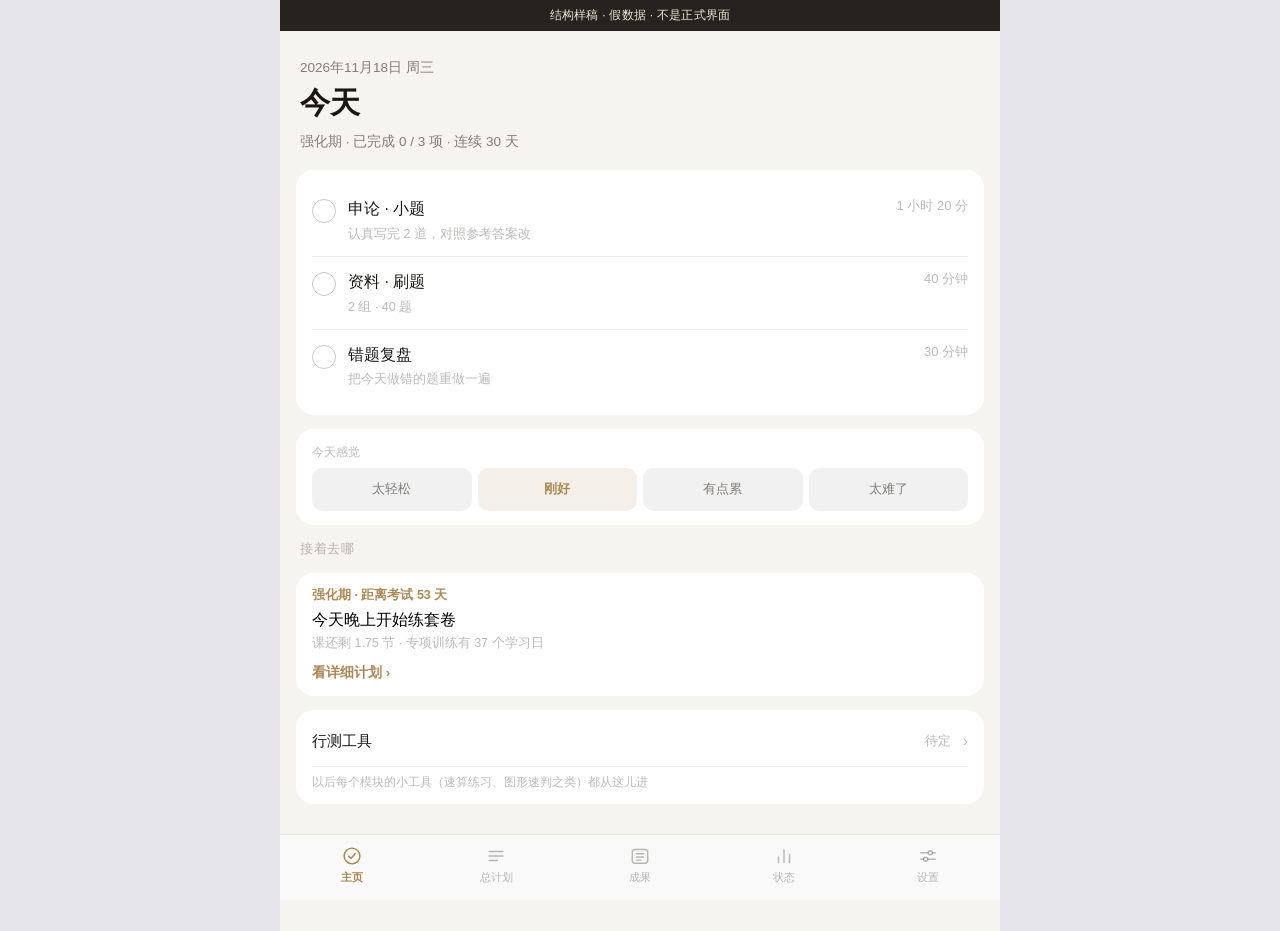
==== ui-preview.html @ 7408736b "加一份独立的结构样稿（ui-preview.html）：五 tab 导航 + 二级页 + 主页概览卡片，不碰正式版" ====
<!DOCTYPE html>
<html lang="zh-CN">
<head>
<meta charset="utf-8">
<meta name="viewport" content="width=device-width, initial-scale=1, viewport-fit=cover">
<title>结构样稿 · 备考节奏</title>
<!--
  这是一份**结构样稿**，不是正式界面。
  目的：先把导航分层和页面主次定下来，再动正式版。
  数据全是假的，改这里不会影响正式版（index.html）。
-->
<style>
:root {
  --bg: #f6f4f1; --card: #fff;
  --ink: #1a1815;
  --ink-2: rgba(58,53,46,.62);
  --ink-3: rgba(58,53,46,.34);
  --line: rgba(58,53,46,.10);
  --primary: #ab8752; --primary-s: rgba(171,135,82,.13);
  --done: #ab8752; --half: #cf9a3e;
  --radius: 18px; --radius-s: 12px;
  --spring: cubic-bezier(.34,1.4,.64,1);
}
* { box-sizing: border-box; -webkit-tap-highlight-color: transparent; }
html, body {
  margin: 0; background: #e5e5ea; color: var(--ink);
  font-family: -apple-system, BlinkMacSystemFont, "SF Pro Text", "PingFang SC",
               "Hiragino Sans GB", "Microsoft YaHei", "Segoe UI", Roboto, sans-serif;
  font-size: 17px; line-height: 1.6; -webkit-font-smoothing: antialiased;
}
#app {
  max-width: 480px; margin: 0 auto; min-height: 100vh;
  background: var(--bg); position: relative; padding-bottom: 92px;
}
.draft-bar {
  max-width: 480px; margin: 0 auto; background: #26231f; color: #f0e6d6;
  font-size: 12px; padding: 6px 16px; text-align: center; letter-spacing: .02em;
}

/* ---------- 通用 ---------- */
.top { padding: 22px 20px 4px; }
.top h1 { margin: 0; font-size: 30px; font-weight: 650; letter-spacing: -.5px; }
.top .sub { margin-top: 4px; font-size: 13.5px; color: var(--ink-2); }
.section { padding: 0 16px; margin-top: 14px; }
.card { background: var(--card); border-radius: var(--radius); padding: 14px 16px; }
.section-title {
  margin: 0 0 8px 4px; font-size: 12.5px; color: var(--ink-3); letter-spacing: .04em;
}
.row { display: flex; align-items: center; }
.between { justify-content: space-between; }
.muted { color: var(--ink-3); }
.tiny { font-size: 12px; }
.footnote { margin: 8px 4px 0; font-size: 11.5px; color: var(--ink-3); line-height: 1.6; }

/* ---------- 可点进去的条目 ---------- */
.nav-row {
  display: flex; align-items: center; gap: 12px; width: 100%;
  padding: 13px 0; border: 0; background: none; font: inherit;
  text-align: left; color: var(--ink); cursor: pointer;
  border-bottom: 1px solid var(--line);
}
.nav-row:last-child { border-bottom: 0; }
.nav-row .nt { flex: 1; min-width: 0; font-size: 15px; }
.nav-row .nv { font-size: 13px; color: var(--ink-3); }
.nav-row .na { font-size: 15px; color: var(--ink-3); }
.nav-row:active { background: #faf8f5; }

/* ---------- 主页任务 ---------- */
.task { display: flex; align-items: flex-start; gap: 12px; padding: 12px 0; border-bottom: 1px solid var(--line); }
.task:last-child { border-bottom: 0; }
.tick { flex: 0 0 auto; width: 24px; height: 24px; border-radius: 50%; border: 1.5px solid rgba(60,60,67,.28); margin-top: 3px; }
.tick.done { background: var(--done); border-color: var(--done); }
.tick.half { background: linear-gradient(to right, var(--half) 0 50%, transparent 50% 100%); border-color: var(--half); }
.tname { font-size: 16px; }
.tmeta { font-size: 12.5px; color: var(--ink-3); margin-top: 2px; }
.tmin { margin-left: auto; font-size: 13px; color: var(--ink-3); }

.moods { display: flex; gap: 6px; margin-top: 4px; }
.mood {
  flex: 1; padding: 11px 4px; border: 0; border-radius: 11px;
  background: rgba(120,120,128,.10); font: inherit; font-size: 13px;
  color: var(--ink-2); cursor: pointer;
}
.mood.on { background: var(--primary-s); color: var(--primary); font-weight: 600; }

/* ---------- 概览卡片 ---------- */
.overview { display: block; width: 100%; text-align: left; border: 0; cursor: pointer; }
.overview .ol1 { font-size: 12.5px; color: var(--primary); font-weight: 600; }
.overview .ol2 { font-size: 16px; margin-top: 6px; }
.overview .ol3 { font-size: 12.5px; color: var(--ink-3); margin-top: 4px; }
.overview .ol4 { margin-top: 12px; font-size: 13.5px; color: var(--primary); font-weight: 600; }

/* ---------- 数字 ---------- */
.metrics { display: flex; background: var(--card); border-radius: var(--radius); padding: 16px 8px; }
.metric { flex: 1; text-align: center; }
.metric .v { font-size: 26px; font-weight: 650; letter-spacing: -.5px; }
.metric .k { font-size: 12px; color: var(--ink-3); margin-top: 2px; }

/* ---------- 热力图 ---------- */
.heatmap { display: flex; gap: 3px; overflow-x: auto; padding: 2px 0 4px; }
.hm-col { display: flex; flex-direction: column; gap: 3px; }
.hm-cell { width: 11px; height: 11px; border-radius: 3px; background: #efeae1; }
.hm-cell.lv1 { background: #e6d5b4; }
.hm-cell.lv2 { background: #c8a874; }
.hm-cell.lv3 { background: #ab8752; }
.hm-cell.lv4 { background: #8b6b3d; }

/* ---------- 阶段 ---------- */
.stage { display: flex; gap: 12px; padding: 11px 0; border-bottom: 1px solid var(--line); }
.stage:last-child { border-bottom: 0; }
.stage .sn { flex: 0 0 22px; height: 22px; border-radius: 50%; display: flex; align-items: center; justify-content: center;
  background: rgba(120,120,128,.10); color: var(--ink-2); font-size: 12px; font-weight: 600; }
.stage.cur .sn { background: var(--primary); color: #fff; }
.stage .st { font-size: 15px; }
.stage .sd { font-size: 12px; color: var(--ink-3); margin-top: 2px; }

/* ---------- 档位 ---------- */
.lv-row { display: flex; align-items: baseline; gap: 10px; padding: 9px 0; border-bottom: 1px solid var(--line); }
.lv-row:last-child { border-bottom: 0; }
.lv-n { flex: 0 0 58px; font-size: 13.5px; }
.lv-b { flex: 0 0 auto; font-size: 11.5px; padding: 2px 8px; border-radius: 20px; background: rgba(120,120,128,.10); color: var(--ink-2); }
.lv-b.lv2 { background: var(--primary-s); color: var(--primary); }
.lv-b.lv3 { background: var(--primary); color: #fff; }
.lv-b.lv4 { background: var(--done); color: #fff; }
.lv-s { flex: 1; min-width: 0; font-size: 12px; color: var(--ink-3); }

/* ---------- 底部导航 ---------- */
.tabbar {
  position: fixed; bottom: 0; left: 50%; transform: translateX(-50%);
  width: 100%; max-width: 480px; display: flex;
  background: rgba(249,249,249,.94); border-top: 1px solid var(--line);
  padding: 6px 0 10px;
}
.tab {
  flex: 1; border: 0; background: none; font: inherit; cursor: pointer;
  display: flex; flex-direction: column; align-items: center; gap: 2px;
  font-size: 10.5px; color: var(--ink-3); padding: 4px 0;
}
.tab.on { color: var(--primary); font-weight: 600; }
.tab svg { width: 22px; height: 22px; }

/* ---------- 二级页 ---------- */
.subpage { position: fixed; inset: 0; z-index: 40; background: var(--bg); overflow-y: auto; }
.subpage-inner { max-width: 480px; margin: 0 auto; padding-bottom: 40px; min-height: 100vh; background: var(--bg); }
.subhead {
  position: sticky; top: 0; z-index: 2; background: var(--bg);
  display: flex; align-items: center; gap: 8px; padding: 12px 12px 8px;
  border-bottom: 1px solid var(--line);
}
.back {
  border: 0; background: none; font: inherit; font-size: 15px; color: var(--primary);
  cursor: pointer; padding: 6px 8px; border-radius: 10px;
}
.subhead .sh-t { font-size: 16px; font-weight: 600; }
.subpage .top { padding-top: 12px; }

.seg { display: flex; background: rgba(120,120,128,.10); border-radius: 11px; padding: 3px; }
.seg button { flex: 1; border: 0; background: none; font: inherit; font-size: 13px; padding: 7px 0; border-radius: 9px; color: var(--ink-2); cursor: pointer; }
.seg button.on { background: #fff; color: var(--ink); font-weight: 600; }

.list-item { display: flex; align-items: center; gap: 10px; padding: 9px 0; border-bottom: 1px solid var(--line); font-size: 13.5px; }
.list-item:last-child { border-bottom: 0; }
.list-item .li-t { flex: 1; }
.list-item .li-v { color: var(--ink-3); font-size: 12.5px; }

.danger-note {
  margin-top: 10px; background: rgba(181,87,74,.08); color: #b5574a;
  border-radius: var(--radius-s); padding: 10px 12px; font-size: 12px; line-height: 1.6;
}
.btn { border: 0; font: inherit; border-radius: 12px; padding: 11px 16px; cursor: pointer; font-size: 14.5px; font-weight: 600; background: rgba(120,120,128,.12); color: var(--ink); }
.btn.primary { background: var(--primary); color: #fff; }
.btn.block { display: block; width: 100%; }
.btn.ghost { background: transparent; color: var(--primary); }

@media (min-width: 820px) {
  /* 平板竖屏：宽一点，但仍单栏 */
  #app, .tabbar, .subpage-inner, .draft-bar { max-width: 720px; }
}
</style>
</head>
<body>
<div class="draft-bar">结构样稿 · 假数据 · 不是正式界面</div>
<div id="app"></div>
<div id="sub"></div>
<script>
'use strict';

var ICON = {
  home: '<circle cx="12" cy="12" r="8.6"/><path d="M8.4 12.2l2.5 2.5 4.7-5.4"/>',
  plan: '<path d="M4.5 7h15M4.5 12h15M4.5 17h9"/>',
  results: '<rect x="3.6" y="5" width="16.8" height="15" rx="3"/><path d="M8 9.5h8M8 13h8M8 16.5h5"/>',
  status: '<path d="M6 19v-6M12 19V5.5M18 19v-9"/>',
  settings: '<path d="M4 8.5h8M17 8.5h3M4 15.5h3M12 15.5h8"/><circle cx="14.5" cy="8.5" r="2.2"/><circle cx="9.5" cy="15.5" r="2.2"/>'
};
var TABS = [
  { id: 'home', label: '主页' },
  { id: 'plan', label: '总计划' },
  { id: 'results', label: '成果' },
  { id: 'status', label: '状态' },
  { id: 'settings', label: '设置' }
];

var state = { tab: 'home', page: null };
var app = document.getElementById('app');
var sub = document.getElementById('sub');

function tabbar() {
  return '<div class="tabbar">' + TABS.map(function (t) {
    return '<button class="tab ' + (t.id === state.tab && !state.page ? 'on' : '') + '" data-go="' + t.id + '">' +
      '<svg viewBox="0 0 24 24" fill="none" stroke="currentColor" stroke-width="1.6" stroke-linecap="round" stroke-linejoin="round">' +
      ICON[t.id] + '</svg>' + t.label + '</button>';
  }).join('') + '</div>';
}
function card(inner) { return '<div class="section"><div class="card">' + inner + '</div></div>'; }
function secTitle(t) { return '<div class="section"><div class="section-title">' + t + '</div></div>'; }
function navRow(t, v, go) {
  return '<button class="nav-row" data-page="' + go + '"><span class="nt">' + t + '</span>' +
    (v ? '<span class="nv">' + v + '</span>' : '') + '<span class="na">›</span></button>';
}

/* ---------------- 主页 ---------------- */
function renderHome() {
  return '<div class="top"><div class="sub">2026年11月18日 周三</div><h1>今天</h1>' +
      '<div class="sub">强化期 · 已完成 0 / 3 项 · 连续 30 天</div></div>' +

    card(
      '<div class="task"><span class="tick"></span><div><div class="tname">申论 · 小题</div>' +
        '<div class="tmeta">认真写完 2 道，对照参考答案改</div></div><span class="tmin">1 小时 20 分</span></div>' +
      '<div class="task"><span class="tick"></span><div><div class="tname">资料 · 刷题</div>' +
        '<div class="tmeta">2 组 · 40 题</div></div><span class="tmin">40 分钟</span></div>' +
      '<div class="task"><span class="tick"></span><div><div class="tname">错题复盘</div>' +
        '<div class="tmeta">把今天做错的题重做一遍</div></div><span class="tmin">30 分钟</span></div>'
    ) +

    '<div class="section"><div class="card"><div class="tiny muted" style="margin-bottom:6px">今天感觉</div>' +
      '<div class="moods">' +
        '<button class="mood" data-mood>太轻松</button><button class="mood on" data-mood>刚好</button>' +
        '<button class="mood" data-mood>有点累</button><button class="mood" data-mood>太难了</button>' +
      '</div></div></div>' +

    secTitle('接着去哪') +
    '<div class="section"><button class="card overview" data-go="plan">' +
      '<div class="ol1">强化期 · 距离考试 53 天</div>' +
      '<div class="ol2">今天晚上开始练套卷</div>' +
      '<div class="ol3">课还剩 1.75 节 · 专项训练有 37 个学习日</div>' +
      '<div class="ol4">看详细计划 ›</div>' +
    '</button></div>' +

    '<div class="section"><div class="card" style="padding:6px 16px">' +
      navRow('行测工具', '待定', 'tools') +
      '<div class="list-item" style="border:0;padding:6px 0"><span class="li-t tiny muted">' +
        '以后每个模块的小工具（速算练习、图形速判之类）都从这儿进</span></div>' +
    '</div></div>';
}

/* ---------------- 总计划 ---------------- */
function renderPlan() {
  return '<div class="top"><h1>总计划</h1><div class="sub">距离 2027年1月19日 还有 53 个学习日</div></div>' +

    card(
      '<div class="stage"><span class="sn">1</span><div><div class="st">基础期</div>' +
        '<div class="sd">11月19日 – 11月21日 · 3 个学习日</div></div></div>' +
      '<div class="stage cur"><span class="sn">2</span><div><div class="st">强化期 · 进行中</div>' +
        '<div class="sd">11月22日 – 1月3日 · 37 个学习日</div></div></div>' +
      '<div class="stage"><span class="sn">3</span><div><div class="st">冲刺期</div>' +
        '<div class="sd">1月4日 – 1月19日 · 14 个学习日</div></div></div>'
    ) +

    card('<div class="tiny" style="color:var(--ink-2)">按现在的进度：<b>11月21日</b> 听完所有课，' +
      '<b>1月4日</b> 开始刷套卷，之后有 <b>13</b> 个学习日做套卷。</div>' +
      '<div class="tiny muted" style="margin-top:6px">学得快就提前，学得慢就往后推</div>') +

    secTitle('点进去看') +
    '<div class="section"><div class="card" style="padding:6px 16px">' +
      navRow('日程安排', '本周', 'plan-days') +
      navRow('听课进度', '27.3 / 29 节', 'plan-course') +
      navRow('课时建议', '排得下', 'plan-lesson') +
      navRow('计划设置', '考试日期、你的基础…', 'plan-settings') +
    '</div></div>';
}

function pagePlanDays() {
  var h = '';
  var days = [['周四 11/19', '2 小时 45 分', '申论 · 言语 · 定义类比 · 复盘'],
              ['周五 11/20', '2 小时 52 分', '申论 · 言语 · 资料 · 复盘'],
              ['周六 11/21', '7 小时 1 分', '申论 · 资料 · 言语 · 逻辑 · 图形 · 定义类比 · 复盘'],
              ['周日 11/22', '7 小时 13 分', '申论 · 逻辑 · 图形 · 定义类比 · 政治 · 复盘'],
              ['周一 11/23', '休息', ''],
              ['周二 11/24', '2 小时 30 分', '申论 · 数量 · 资料 · 复盘']];
  days.forEach(function (d) {
    h += '<div class="list-item"><span class="li-t">' + d[0] + '</span><span class="li-v">' + d[1] + '</span></div>' +
      (d[2] ? '<div class="tiny muted" style="padding:0 0 8px">' + d[2] + '</div>' : '');
  });
  return '<div class="top"><h1>日程安排</h1><div class="sub">本周 / 两周 / 30 天</div></div>' +
    '<div class="section"><div class="seg"><button class="on">本周</button><button>两周</button><button>30 天</button></div></div>' +
    card(h) +
    '<div class="section"><button class="btn block ghost">批量排几周</button></div>';
}

function pagePlanCourse() {
  var mods = [['资料', '0 节'], ['言语', '0.75 节'], ['判推逻辑', '0 节'], ['判推图形', '0 节'],
              ['定义类比', '0 节'], ['政治理论', '0 节'], ['数量', '0 节'], ['常识', '0 节'], ['申论', '0 节']];
  var h = '<div class="list-item"><span class="li-t">共 29 节 · 已听 27.25 节</span><span class="li-v">还剩 1.75 节</span></div>';
  mods.forEach(function (m) {
    h += '<div class="list-item"><span class="li-t">' + m[0] + '</span><span class="li-v">剩 ' + m[1] + '</span>' +
      '<button class="btn ghost" style="padding:4px 8px;font-size:12.5px">补记</button></div>';
  });
  return '<div class="top"><h1>听课进度</h1></div>' + card(h);
}

function pagePlanLesson() {
  return '<div class="top"><h1>课时建议</h1></div>' +
    card('<div style="font-size:14px">课时量排得下</div>' +
      '<div class="tiny muted" style="margin-top:4px">听课 43 小时，专项训练有 37 个学习日</div>') +
    card('<div style="font-size:14px;color:var(--primary)">如果时间不够，先砍课</div>' +
      '<div class="tiny muted" style="margin-top:4px">刷题是提分主力，课是输入。' +
      '把每科课节数砍掉约 30%，专项训练能从 5 天变成 12 天。</div>' +
      '<button class="btn primary block" style="margin-top:12px">帮我砍</button>');
}

function pagePlanSettings() {
  return '<div class="top"><h1>计划设置</h1></div>' +
    secTitle('考试与时间') +
    card('<div class="list-item"><span class="li-t">考试日期</span><span class="li-v">2027-01-19</span></div>' +
      '<div class="list-item"><span class="li-t">工作日每天可用</span><span class="li-v">2–4 小时</span></div>' +
      '<div class="list-item"><span class="li-t">周末每天可用</span><span class="li-v">6–8 小时</span></div>' +
      '<div class="list-item"><span class="li-t">每周休息日</span><span class="li-v">周三、周日</span></div>') +

    secTitle('你的基础') +
    card('<div class="list-item"><span class="li-t">完全零基础</span><span class="li-v">没系统学过，要从头看课</span></div>' +
      '<div class="list-item"><span class="li-t">看过一轮课</span><span class="li-v">课听过了，题没怎么做</span></div>' +
      '<div class="list-item"><span class="li-t">刷过题</span><span class="li-v">有一定题量，想系统提分</span></div>' +
      '<div class="list-item"><span class="li-t">考过，想补弱项</span><span class="li-v">有考试经验，知道短板在哪</span></div>' +
      '<div class="danger-note">改这一项等于重新做一遍问卷：<b>所有打卡记录、成绩、学习档案都会清空</b>，' +
      '计划从今天重新排。<br>只有刚上手填错了才需要动它。</div>' +
      '<button class="btn primary block" style="margin-top:12px">改基础，重新开始</button>');
}

/* ---------------- 成果 ---------------- */
function renderResults() {
  return '<div class="top"><h1>成果</h1><div class="sub">你已经坚持了 48 天，从 9月19日 开始</div></div>' +

    '<div class="section"><div class="metrics">' +
      '<div class="metric"><div class="v">972</div><div class="k">累计做题</div></div>' +
      '<div class="metric"><div class="v">27.8</div><div class="k">听课节数</div></div>' +
      '<div class="metric"><div class="v">111</div><div class="k">学习小时</div></div>' +
    '</div>' +
    '<div class="footnote">现在连续 30 天。听课大约 46 小时。</div></div>' +

    secTitle('最近三个月') +
    card('<div class="heatmap">' + heatCells(120) + '</div>' +
      '<div class="tiny muted" style="margin-top:6px">每一格是一天，颜色越深学的越久。' +
      '浅色的日子是休息或没学——都是正常的。</div>') +

    secTitle('点进去看') +
    '<div class="section"><div class="card" style="padding:6px 16px">' +
      navRow('按天记录', '往前翻日历', 'results-days') +
      navRow('打卡记录', '连续 30 天', 'results-streak') +
    '</div></div>';
}

function heatCells(n) {
  var seed = 7;
  function rnd() { seed = (seed * 1103515245 + 12345) & 0x7fffffff; return seed / 0x7fffffff; }
  var cols = '';
  for (var c = 0; c < Math.ceil(n / 7); c++) {
    var cells = '';
    for (var w = 0; w < 7; w++) {
      var r = rnd();
      var lv = r < .18 ? 0 : r < .38 ? 1 : r < .6 ? 2 : r < .82 ? 3 : 4;
      cells += '<span class="hm-cell' + (lv ? ' lv' + lv : '') + '"></span>';
    }
    cols += '<span class="hm-col">' + cells + '</span>';
  }
  return cols;
}

function pageResultsDays() {
  var h = '<div class="list-item"><span class="li-t">11月1日 周日</span><span class="li-v">5.2 小时</span></div>' +
    '<div class="list-item"><span class="li-t">11月2日 周一</span><span class="li-v">2.1 小时</span></div>' +
    '<div class="list-item"><span class="li-t">11月3日 周二</span><span class="li-v">2.7 小时</span></div>' +
    '<div class="list-item"><span class="li-t">11月4日 周三</span><span class="li-v">休息</span></div>';
  return '<div class="top"><h1>按天记录</h1><div class="sub">2026 年 11 月</div></div>' +
    kindSeg() + card(h) +
    secTitle('点某天') +
    card('<div class="tiny muted">11月1日 周日　学了 5 小时 14 分</div>' +
      '<div class="list-item"><span class="li-t">✓ 申论 · 小题</span><span class="li-v">1 小时 20 分</span></div>' +
      '<div class="list-item"><span class="li-t">✓ 数量 · 听课</span><span class="li-v">1 小时 40 分</span></div>' +
      '<div class="list-item"><span class="li-t">◐ 言语 · 刷题</span><span class="li-v">27 分钟</span></div>' +
      '<div class="list-item"><span class="li-t">○ 错题复盘</span><span class="li-v">1 小时</span></div>');
}
function pageResultsStreak() {
  return '<div class="top"><h1>打卡记录</h1></div>' +
    '<div class="section"><div class="metrics">' +
      '<div class="metric"><div class="v">30</div><div class="k">现在连续</div></div>' +
      '<div class="metric"><div class="v">48</div><div class="k">累计学习天数</div></div>' +
      '<div class="metric"><div class="v">55</div><div class="k">最长连续</div></div>' +
    '</div><div class="footnote">休息日不算断。断过也没关系，接着走就行。</div></div>';
}
function kindSeg() {
  return '<div class="section"><div class="seg"><button>周</button><button class="on">月</button><button>年</button></div></div>';
}

/* ---------------- 状态 ---------------- */
function renderStatus() {
  var rows = [
    ['资料', '专项强化', 2, '还差 12 个点到 85%'],
    ['言语', '限时提速', 3, '已经到目标，可以开始压时间了'],
    ['判推逻辑', '保持手感', 4, '连续两次稳在目标以上'],
    ['判推图形', '专项强化', 2, '还没录过正确率，先按练的量走'],
    ['定义类比', '认识题型', 1, '先把题型认全、别急着掐表'],
    ['政治理论', '认识题型', 1, '离目标还有 25 个点'],
    ['数量', '认识题型', 1, '这科没设目标，按练的量走']
  ];
  var h = rows.map(function (r) {
    return '<div class="lv-row"><span class="lv-n">' + r[0] + '</span>' +
      '<span class="lv-b lv' + r[2] + '">' + r[1] + '</span>' +
      '<span class="lv-s">' + r[3] + '</span></div>';
  }).join('');

  return '<div class="top"><h1>状态</h1><div class="sub">这些数字用来把计划调得越来越贴合你</div></div>' +
    secTitle('各科在哪一档') +
    card(h) +
    '<div class="footnote">只是告诉你现在在哪一档、下一步干什么，不是关卡。</div>' +

    secTitle('点进去看') +
    '<div class="section"><div class="card" style="padding:6px 16px">' +
      navRow('按成绩给的调整建议', '2 条', 'status-advice') +
      navRow('做题速度', '已记录 5 科', 'status-speed') +
      navRow('成绩记录', '记了 2 次', 'status-scores') +
    '</div></div>';
}

function pageStatusAdvice() {
  return '<div class="top"><h1>调整建议</h1><div class="sub">按你录的成绩算的，一次最多说三条</div></div>' +
    card('<div style="font-size:13.5px;line-height:1.6">资料最近一次 60%，目标 85%。差得有点多，要不要给它多排点题？</div>' +
      '<button class="btn primary block" style="margin-top:10px">多排点</button>') +
    card('<div style="font-size:13.5px;line-height:1.6">言语连着三次都在 66% 附近没动。' +
      '这多半不是练得少，是方法没对上——回去把这部分的课重听一遍，比再刷一百题管用。</div>' +
      '<div class="tiny muted" style="margin-top:8px">记着这一条就行</div>') +
    '<div class="footnote">方法问题不给一键按钮——加量解决不了方法问题。</div>';
}

function pageStatusSpeed() {
  var rows = [['资料', '17 次', '2.1 分'], ['言语', '17 次', '1.6 分'], ['判推逻辑', '20 次', '1.7 分'],
              ['判推图形', '13 次', '2.0 分'], ['政治理论', '7 次', '0.8 分']];
  var h = rows.map(function (r) {
    return '<div class="list-item"><span class="li-t">' + r[0] + '</span>' +
      '<span class="li-v">记 ' + r[1] + '　你做一题 ' + r[2] + '</span></div>';
  }).join('');
  return '<div class="top"><h1>做题速度</h1><div class="sub">打卡时顺手填一下实际用时，攒够 5 次就能用你自己的速度排题</div></div>' + card(h);
}

function pageStatusScores() {
  return '<div class="top"><h1>成绩记录</h1></div>' +
    card('<div class="list-item"><span class="li-t">11月18日 · 模考</span></div>' +
      '<div class="tiny muted" style="padding-bottom:6px">资料 60%</div>' +
      '<div class="list-item"><span class="li-t">11月18日 · 模块刷题</span></div>' +
      '<div class="tiny muted">言语 50%</div>') +
    '<div class="section"><button class="btn primary block">记录一次成绩</button></div>';
}

/* ---------------- 设置 ---------------- */
function renderSettings() {
  return '<div class="top"><h1>设置</h1><div class="sub">点进去改，改完返回时会问一次要不要重排</div></div>' +
    '<div class="section"><div class="card" style="padding:6px 16px">' +
      navRow('怎么用它', '半自动', 'set-mode') +
      navRow('考试与时间', '', 'last') +
      navRow('听课', '150 分钟 · 1.5 倍', 'last') +
      navRow('各模块强度', '', 'last') +
      navRow('学习顺序', '', 'last') +
      navRow('高级参数', '默认值就是推荐值', 'last') +
      navRow('数据', '导出 / 导入 / 清空', 'last') +
      navRow('开发者工具', '只有你能看', 'last') +
    '</div></div>' +
    '<div class="footnote">设置改成分页之后，一页里改五项也只重排一次——返回时统一问。</div>';
}

function pageSimple(title, extra) {
  return '<div class="top"><h1>' + title + '</h1></div>' + (extra || '') +
    '<div class="footnote">（样稿里这一页先占位，结构定了再填内容）</div>';
}
function pageTools() {
  return '<div class="top"><h1>行测工具</h1><div class="sub">每个模块的小工具，以后都从这儿进</div></div>' +
    secTitle('资料') + card(navRow('速算练习', '待定', 'last') + navRow('增长率专项', '待定', 'last')) +
    secTitle('判断') + card(navRow('图形速判', '待定', 'last')) +
    '<div class="footnote">这一块还没想好，先留位置。</div>';
}

function renderTab() {
  var out;
  if (state.tab === 'home') out = renderHome();
  else if (state.tab === 'plan') out = renderPlan();
  else if (state.tab === 'results') out = renderResults();
  else if (state.tab === 'status') out = renderStatus();
  else out = renderSettings();
  app.innerHTML = out + tabbar();
}

function renderPage() {
  if (!state.page) { sub.innerHTML = ''; return; }
  var title = '', body = '';
  if (state.page === 'plan-days') { title = '日程安排'; body = pagePlanDays(); }
  else if (state.page === 'plan-course') { title = '听课进度'; body = pagePlanCourse(); }
  else if (state.page === 'plan-lesson') { title = '课时建议'; body = pagePlanLesson(); }
  else if (state.page === 'plan-settings') { title = '计划设置'; body = pagePlanSettings(); }
  else if (state.page === 'results-days') { title = '按天记录'; body = pageResultsDays(); }
  else if (state.page === 'results-streak') { title = '打卡记录'; body = pageResultsStreak(); }
  else if (state.page === 'status-advice') { title = '调整建议'; body = pageStatusAdvice(); }
  else if (state.page === 'status-speed') { title = '做题速度'; body = pageStatusSpeed(); }
  else if (state.page === 'status-scores') { title = '成绩记录'; body = pageStatusScores(); }
  else if (state.page === 'tools') { title = '行测工具'; body = pageTools(); }
  else { title = '设置项'; body = pageSimple('设置项'); }
  sub.innerHTML = '<div class="subpage"><div class="subpage-inner">' +
    '<div class="subhead"><button class="back" data-back>‹ 返回</button>' +
    '<span class="sh-t">' + title + '</span></div>' + body + '</div></div>';
  sub.querySelector('.subpage').scrollTop = 0;
}

function render() { renderTab(); renderPage(); }

document.addEventListener('click', function (e) {
  var el = e.target.closest('[data-go],[data-page],[data-back],[data-mood]');
  if (!el) return;
  if (el.hasAttribute('data-go')) {
    state.tab = el.getAttribute('data-go');
    state.page = null;
    window.scrollTo(0, 0);
    return render();
  }
  if (el.hasAttribute('data-page')) {
    state.page = el.getAttribute('data-page');
    return renderPage();
  }
  if (el.hasAttribute('data-back')) {
    state.page = null;
    return renderPage();
  }
  if (el.hasAttribute('data-mood')) {
    var sibs = el.parentNode.querySelectorAll('[data-mood]');
    for (var i = 0; i < sibs.length; i++) sibs[i].classList.remove('on');
    el.classList.add('on');
  }
});

render();
</script>
</body>
</html>
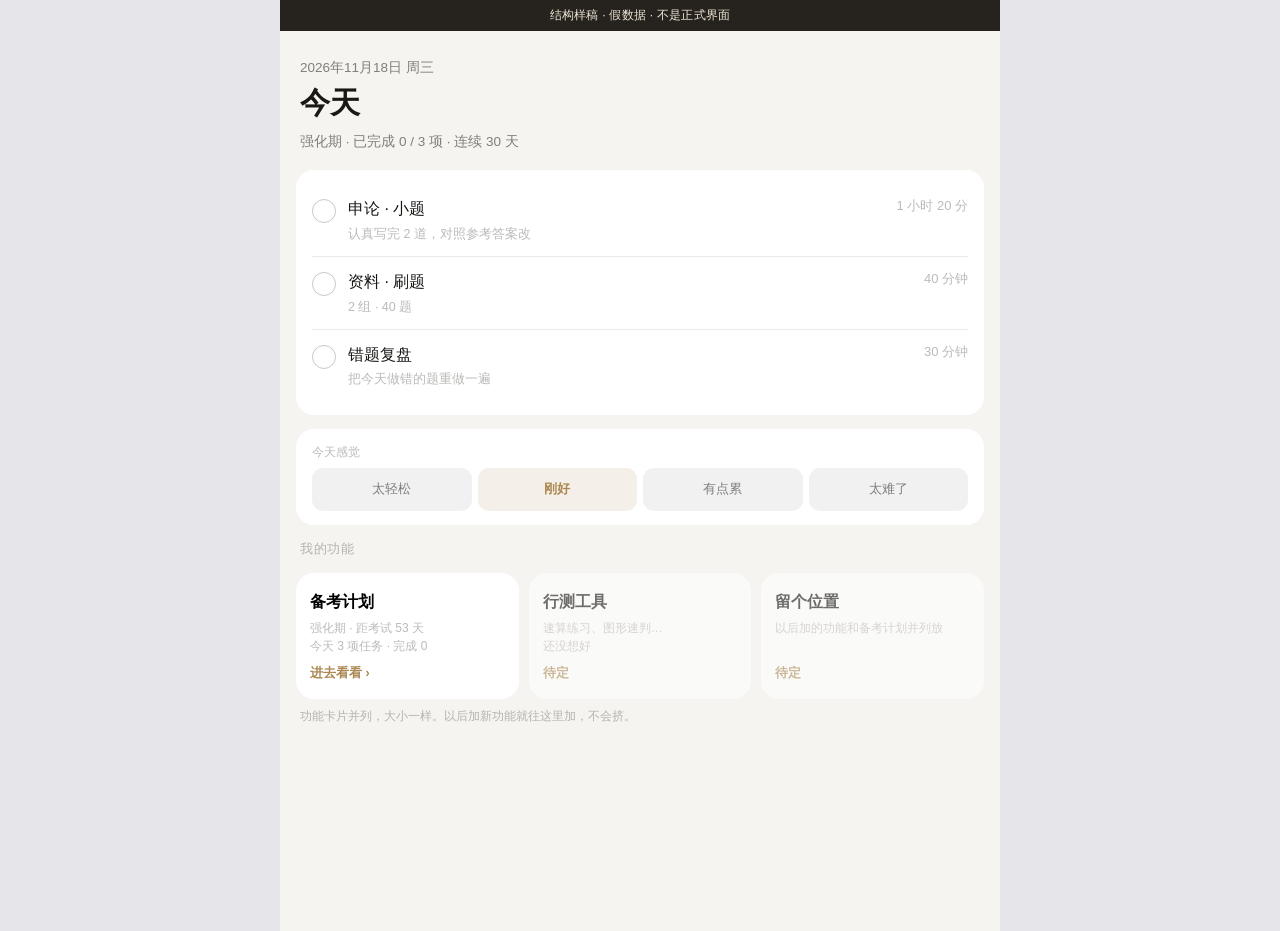
==== commit a2c674f9: "重做样稿：改成 主页(无tab) → 备考计划(四tab) 两层结构；成果页补回单月日历；四页内容不重组" ====
--- a/ui-preview.html
+++ b/ui-preview.html
@@ -5,9 +5,12 @@
 <meta name="viewport" content="width=device-width, initial-scale=1, viewport-fit=cover">
 <title>结构样稿 · 备考节奏</title>
 <!--
-  这是一份**结构样稿**，不是正式界面。
-  目的：先把导航分层和页面主次定下来，再动正式版。
-  数据全是假的，改这里不会影响正式版（index.html）。
+  结构样稿，不是正式界面。数据全是假的。
+  这一版只改**导航层级**，四个页面的内容保持正式版现在的样子（不重组）。
+
+  结构：
+    第 1 层  主页        —— 今日打卡 + 并列的功能入口卡片（没有底部 tab）
+    第 2 层  备考计划    —— 底部 tab：总计划 / 成果 / 状态 / 设置
 -->
 <style>
 :root {
@@ -19,7 +22,6 @@
   --primary: #ab8752; --primary-s: rgba(171,135,82,.13);
   --done: #ab8752; --half: #cf9a3e;
   --radius: 18px; --radius-s: 12px;
-  --spring: cubic-bezier(.34,1.4,.64,1);
 }
 * { box-sizing: border-box; -webkit-tap-highlight-color: transparent; }
 html, body {
@@ -30,42 +32,51 @@
 }
 #app {
   max-width: 480px; margin: 0 auto; min-height: 100vh;
-  background: var(--bg); position: relative; padding-bottom: 92px;
-}
+  background: var(--bg); position: relative; padding-bottom: 24px;
+}
+#app.has-tabs { padding-bottom: 92px; }
 .draft-bar {
   max-width: 480px; margin: 0 auto; background: #26231f; color: #f0e6d6;
   font-size: 12px; padding: 6px 16px; text-align: center; letter-spacing: .02em;
 }
 
-/* ---------- 通用 ---------- */
 .top { padding: 22px 20px 4px; }
 .top h1 { margin: 0; font-size: 30px; font-weight: 650; letter-spacing: -.5px; }
 .top .sub { margin-top: 4px; font-size: 13.5px; color: var(--ink-2); }
 .section { padding: 0 16px; margin-top: 14px; }
 .card { background: var(--card); border-radius: var(--radius); padding: 14px 16px; }
-.section-title {
-  margin: 0 0 8px 4px; font-size: 12.5px; color: var(--ink-3); letter-spacing: .04em;
-}
+.section-title { margin: 0 0 8px 4px; font-size: 12.5px; color: var(--ink-3); letter-spacing: .04em; }
 .row { display: flex; align-items: center; }
 .between { justify-content: space-between; }
 .muted { color: var(--ink-3); }
 .tiny { font-size: 12px; }
 .footnote { margin: 8px 4px 0; font-size: 11.5px; color: var(--ink-3); line-height: 1.6; }
 
-/* ---------- 可点进去的条目 ---------- */
-.nav-row {
-  display: flex; align-items: center; gap: 12px; width: 100%;
-  padding: 13px 0; border: 0; background: none; font: inherit;
-  text-align: left; color: var(--ink); cursor: pointer;
+/* ---------- 应用返回条 ---------- */
+.apphead {
+  position: sticky; top: 0; z-index: 20; background: var(--bg);
+  display: flex; align-items: center; gap: 6px; padding: 10px 12px 6px;
   border-bottom: 1px solid var(--line);
 }
-.nav-row:last-child { border-bottom: 0; }
-.nav-row .nt { flex: 1; min-width: 0; font-size: 15px; }
-.nav-row .nv { font-size: 13px; color: var(--ink-3); }
-.nav-row .na { font-size: 15px; color: var(--ink-3); }
-.nav-row:active { background: #faf8f5; }
-
-/* ---------- 主页任务 ---------- */
+.back {
+  border: 0; background: none; font: inherit; font-size: 15px; color: var(--primary);
+  cursor: pointer; padding: 6px 10px; border-radius: 10px;
+}
+.apphead .ah-t { font-size: 16px; font-weight: 600; }
+
+/* ---------- 主页的入口卡片（并列，大小一样） ---------- */
+.entry-grid { display: grid; grid-template-columns: 1fr 1fr; gap: 10px; }
+.entry {
+  border: 0; text-align: left; cursor: pointer; font: inherit;
+  background: var(--card); border-radius: var(--radius); padding: 16px 14px;
+  min-height: 118px; display: flex; flex-direction: column;
+}
+.entry .en { font-size: 16px; font-weight: 600; }
+.entry .ed { font-size: 12px; color: var(--ink-3); margin-top: 4px; line-height: 1.5; flex: 1; }
+.entry .ea { font-size: 12.5px; color: var(--primary); font-weight: 600; margin-top: 8px; }
+.entry.soon { opacity: .55; }
+
+/* ---------- 任务 ---------- */
 .task { display: flex; align-items: flex-start; gap: 12px; padding: 12px 0; border-bottom: 1px solid var(--line); }
 .task:last-child { border-bottom: 0; }
 .tick { flex: 0 0 auto; width: 24px; height: 24px; border-radius: 50%; border: 1.5px solid rgba(60,60,67,.28); margin-top: 3px; }
@@ -74,21 +85,9 @@
 .tname { font-size: 16px; }
 .tmeta { font-size: 12.5px; color: var(--ink-3); margin-top: 2px; }
 .tmin { margin-left: auto; font-size: 13px; color: var(--ink-3); }
-
 .moods { display: flex; gap: 6px; margin-top: 4px; }
-.mood {
-  flex: 1; padding: 11px 4px; border: 0; border-radius: 11px;
-  background: rgba(120,120,128,.10); font: inherit; font-size: 13px;
-  color: var(--ink-2); cursor: pointer;
-}
+.mood { flex: 1; padding: 11px 4px; border: 0; border-radius: 11px; background: rgba(120,120,128,.10); font: inherit; font-size: 13px; color: var(--ink-2); cursor: pointer; }
 .mood.on { background: var(--primary-s); color: var(--primary); font-weight: 600; }
-
-/* ---------- 概览卡片 ---------- */
-.overview { display: block; width: 100%; text-align: left; border: 0; cursor: pointer; }
-.overview .ol1 { font-size: 12.5px; color: var(--primary); font-weight: 600; }
-.overview .ol2 { font-size: 16px; margin-top: 6px; }
-.overview .ol3 { font-size: 12.5px; color: var(--ink-3); margin-top: 4px; }
-.overview .ol4 { margin-top: 12px; font-size: 13.5px; color: var(--primary); font-weight: 600; }
 
 /* ---------- 数字 ---------- */
 .metrics { display: flex; background: var(--card); border-radius: var(--radius); padding: 16px 8px; }
@@ -96,14 +95,27 @@
 .metric .v { font-size: 26px; font-weight: 650; letter-spacing: -.5px; }
 .metric .k { font-size: 12px; color: var(--ink-3); margin-top: 2px; }
 
-/* ---------- 热力图 ---------- */
+/* ---------- 长条热力图 ---------- */
 .heatmap { display: flex; gap: 3px; overflow-x: auto; padding: 2px 0 4px; }
 .hm-col { display: flex; flex-direction: column; gap: 3px; }
 .hm-cell { width: 11px; height: 11px; border-radius: 3px; background: #efeae1; }
-.hm-cell.lv1 { background: #e6d5b4; }
-.hm-cell.lv2 { background: #c8a874; }
-.hm-cell.lv3 { background: #ab8752; }
-.hm-cell.lv4 { background: #8b6b3d; }
+.hm-cell.lv1 { background: #e6d5b4; } .hm-cell.lv2 { background: #c8a874; }
+.hm-cell.lv3 { background: #ab8752; } .hm-cell.lv4 { background: #8b6b3d; }
+
+/* ---------- 单月日历（跟正式版一致：日期 + 小时 + 深浅） ---------- */
+.cal-grid { display: grid; grid-template-columns: repeat(7, 1fr); gap: 4px; }
+.cal-head { text-align: center; font-size: 11px; color: var(--ink-3); padding: 2px 0 4px; }
+.cal-cell {
+  border: 0; font: inherit; cursor: pointer; border-radius: 10px;
+  padding: 6px 0 5px; display: flex; flex-direction: column; align-items: center; gap: 1px;
+  background: #faf8f5; min-height: 46px;
+}
+.cal-cell.out { visibility: hidden; }
+.cal-cell.today { outline: 1.5px solid var(--primary); }
+.cal-cell .cal-d { font-size: 13px; }
+.cal-cell .cal-mini { font-size: 10px; color: var(--ink-3); }
+.cal-cell.rlv1 { background: #f7f0e2; } .cal-cell.rlv2 { background: #f0e2c8; }
+.cal-cell.rlv3 { background: #e8d4ac; } .cal-cell.rlv4 { background: #dfc48c; }
 
 /* ---------- 阶段 ---------- */
 .stage { display: flex; gap: 12px; padding: 11px 0; border-bottom: 1px solid var(--line); }
@@ -124,101 +136,74 @@
 .lv-b.lv4 { background: var(--done); color: #fff; }
 .lv-s { flex: 1; min-width: 0; font-size: 12px; color: var(--ink-3); }
 
-/* ---------- 底部导航 ---------- */
+.adv-row { display: flex; align-items: center; gap: 12px; padding: 11px 0; border-bottom: 1px solid var(--line); }
+.adv-row:last-child { border-bottom: 0; }
+.adv-row .adv-t { flex: 1; min-width: 0; font-size: 13px; line-height: 1.6; color: var(--ink-2); }
+
+.list-item { display: flex; align-items: center; gap: 8px; padding: 9px 0; border-bottom: 1px solid var(--line); font-size: 13.5px; }
+.list-item:last-child { border-bottom: 0; }
+.list-item .li-t { flex: 1; }
+.list-item .li-v { color: var(--ink-3); font-size: 12.5px; }
+
+/* ---------- 底部 tab（只在"备考计划"模块里出现） ---------- */
 .tabbar {
   position: fixed; bottom: 0; left: 50%; transform: translateX(-50%);
   width: 100%; max-width: 480px; display: flex;
   background: rgba(249,249,249,.94); border-top: 1px solid var(--line);
   padding: 6px 0 10px;
 }
-.tab {
-  flex: 1; border: 0; background: none; font: inherit; cursor: pointer;
+.tab { flex: 1; border: 0; background: none; font: inherit; cursor: pointer;
   display: flex; flex-direction: column; align-items: center; gap: 2px;
-  font-size: 10.5px; color: var(--ink-3); padding: 4px 0;
-}
+  font-size: 11px; color: var(--ink-3); padding: 4px 0; }
 .tab.on { color: var(--primary); font-weight: 600; }
 .tab svg { width: 22px; height: 22px; }
 
-/* ---------- 二级页 ---------- */
-.subpage { position: fixed; inset: 0; z-index: 40; background: var(--bg); overflow-y: auto; }
-.subpage-inner { max-width: 480px; margin: 0 auto; padding-bottom: 40px; min-height: 100vh; background: var(--bg); }
-.subhead {
-  position: sticky; top: 0; z-index: 2; background: var(--bg);
-  display: flex; align-items: center; gap: 8px; padding: 12px 12px 8px;
-  border-bottom: 1px solid var(--line);
-}
-.back {
-  border: 0; background: none; font: inherit; font-size: 15px; color: var(--primary);
-  cursor: pointer; padding: 6px 8px; border-radius: 10px;
-}
-.subhead .sh-t { font-size: 16px; font-weight: 600; }
-.subpage .top { padding-top: 12px; }
-
-.seg { display: flex; background: rgba(120,120,128,.10); border-radius: 11px; padding: 3px; }
-.seg button { flex: 1; border: 0; background: none; font: inherit; font-size: 13px; padding: 7px 0; border-radius: 9px; color: var(--ink-2); cursor: pointer; }
-.seg button.on { background: #fff; color: var(--ink); font-weight: 600; }
-
-.list-item { display: flex; align-items: center; gap: 10px; padding: 9px 0; border-bottom: 1px solid var(--line); font-size: 13.5px; }
-.list-item:last-child { border-bottom: 0; }
-.list-item .li-t { flex: 1; }
-.list-item .li-v { color: var(--ink-3); font-size: 12.5px; }
-
-.danger-note {
-  margin-top: 10px; background: rgba(181,87,74,.08); color: #b5574a;
-  border-radius: var(--radius-s); padding: 10px 12px; font-size: 12px; line-height: 1.6;
-}
 .btn { border: 0; font: inherit; border-radius: 12px; padding: 11px 16px; cursor: pointer; font-size: 14.5px; font-weight: 600; background: rgba(120,120,128,.12); color: var(--ink); }
 .btn.primary { background: var(--primary); color: #fff; }
 .btn.block { display: block; width: 100%; }
 .btn.ghost { background: transparent; color: var(--primary); }
+.btn.sm { padding: 6px 12px; font-size: 12.5px; border-radius: 9px; }
 
 @media (min-width: 820px) {
-  /* 平板竖屏：宽一点，但仍单栏 */
-  #app, .tabbar, .subpage-inner, .draft-bar { max-width: 720px; }
+  #app, .tabbar, .draft-bar { max-width: 720px; }
+  .entry-grid { grid-template-columns: repeat(3, 1fr); }
 }
 </style>
 </head>
 <body>
 <div class="draft-bar">结构样稿 · 假数据 · 不是正式界面</div>
 <div id="app"></div>
-<div id="sub"></div>
 <script>
 'use strict';
 
 var ICON = {
-  home: '<circle cx="12" cy="12" r="8.6"/><path d="M8.4 12.2l2.5 2.5 4.7-5.4"/>',
   plan: '<path d="M4.5 7h15M4.5 12h15M4.5 17h9"/>',
   results: '<rect x="3.6" y="5" width="16.8" height="15" rx="3"/><path d="M8 9.5h8M8 13h8M8 16.5h5"/>',
   status: '<path d="M6 19v-6M12 19V5.5M18 19v-9"/>',
   settings: '<path d="M4 8.5h8M17 8.5h3M4 15.5h3M12 15.5h8"/><circle cx="14.5" cy="8.5" r="2.2"/><circle cx="9.5" cy="15.5" r="2.2"/>'
 };
 var TABS = [
-  { id: 'home', label: '主页' },
   { id: 'plan', label: '总计划' },
   { id: 'results', label: '成果' },
   { id: 'status', label: '状态' },
   { id: 'settings', label: '设置' }
 ];
 
-var state = { tab: 'home', page: null };
+/* module = null 表示在主页；'plan' 表示进了备考计划模块 */
+var state = { module: null, tab: 'plan', calMonth: 10 };   // calMonth: 0-based
 var app = document.getElementById('app');
-var sub = document.getElementById('sub');
 
 function tabbar() {
   return '<div class="tabbar">' + TABS.map(function (t) {
-    return '<button class="tab ' + (t.id === state.tab && !state.page ? 'on' : '') + '" data-go="' + t.id + '">' +
+    return '<button class="tab ' + (t.id === state.tab ? 'on' : '') + '" data-tab="' + t.id + '">' +
       '<svg viewBox="0 0 24 24" fill="none" stroke="currentColor" stroke-width="1.6" stroke-linecap="round" stroke-linejoin="round">' +
       ICON[t.id] + '</svg>' + t.label + '</button>';
   }).join('') + '</div>';
 }
 function card(inner) { return '<div class="section"><div class="card">' + inner + '</div></div>'; }
 function secTitle(t) { return '<div class="section"><div class="section-title">' + t + '</div></div>'; }
-function navRow(t, v, go) {
-  return '<button class="nav-row" data-page="' + go + '"><span class="nt">' + t + '</span>' +
-    (v ? '<span class="nv">' + v + '</span>' : '') + '<span class="na">›</span></button>';
-}
-
-/* ---------------- 主页 ---------------- */
+
+/* ================= 第 1 层：主页（没有底部 tab） ================= */
 function renderHome() {
   return '<div class="top"><div class="sub">2026年11月18日 周三</div><h1>今天</h1>' +
       '<div class="sub">强化期 · 已完成 0 / 3 项 · 连续 30 天</div></div>' +
@@ -233,28 +218,42 @@
     ) +
 
     '<div class="section"><div class="card"><div class="tiny muted" style="margin-bottom:6px">今天感觉</div>' +
-      '<div class="moods">' +
-        '<button class="mood" data-mood>太轻松</button><button class="mood on" data-mood>刚好</button>' +
-        '<button class="mood" data-mood>有点累</button><button class="mood" data-mood>太难了</button>' +
-      '</div></div></div>' +
-
-    secTitle('接着去哪') +
-    '<div class="section"><button class="card overview" data-go="plan">' +
-      '<div class="ol1">强化期 · 距离考试 53 天</div>' +
-      '<div class="ol2">今天晚上开始练套卷</div>' +
-      '<div class="ol3">课还剩 1.75 节 · 专项训练有 37 个学习日</div>' +
-      '<div class="ol4">看详细计划 ›</div>' +
-    '</button></div>' +
-
-    '<div class="section"><div class="card" style="padding:6px 16px">' +
-      navRow('行测工具', '待定', 'tools') +
-      '<div class="list-item" style="border:0;padding:6px 0"><span class="li-t tiny muted">' +
-        '以后每个模块的小工具（速算练习、图形速判之类）都从这儿进</span></div>' +
-    '</div></div>';
-}
-
-/* ---------------- 总计划 ---------------- */
-function renderPlan() {
+      '<div class="moods"><button class="mood">太轻松</button><button class="mood on">刚好</button>' +
+      '<button class="mood">有点累</button><button class="mood">太难了</button></div></div></div>' +
+
+    secTitle('我的功能') +
+    '<div class="section"><div class="entry-grid">' +
+      '<button class="entry" data-open="plan">' +
+        '<span class="en">备考计划</span>' +
+        '<span class="ed">强化期 · 距考试 53 天<br>今天 3 项任务 · 完成 0</span>' +
+        '<span class="ea">进去看看 ›</span>' +
+      '</button>' +
+      '<button class="entry soon" data-soon>' +
+        '<span class="en">行测工具</span>' +
+        '<span class="ed">速算练习、图形速判…<br>还没想好</span>' +
+        '<span class="ea">待定</span>' +
+      '</button>' +
+      '<button class="entry soon" data-soon>' +
+        '<span class="en">留个位置</span>' +
+        '<span class="ed">以后加的功能和备考计划并列放</span>' +
+        '<span class="ea">待定</span>' +
+      '</button>' +
+    '</div><div class="footnote">功能卡片并列，大小一样。以后加新功能就往这里加，不会挤。</div></div>';
+}
+
+/* ================= 第 2 层：备考计划模块 ================= */
+function renderModule() {
+  var body;
+  if (state.tab === 'plan') body = tabPlan();
+  else if (state.tab === 'results') body = tabResults();
+  else if (state.tab === 'status') body = tabStatus();
+  else body = tabSettings();
+  return '<div class="apphead"><button class="back" data-home>‹ 主页</button>' +
+    '<span class="ah-t">备考计划</span></div>' + body + tabbar();
+}
+
+/* ---------- 总计划（内容跟正式版一致） ---------- */
+function tabPlan() {
   return '<div class="top"><h1>总计划</h1><div class="sub">距离 2027年1月19日 还有 53 个学习日</div></div>' +
 
     card(
@@ -267,99 +266,151 @@
     ) +
 
     card('<div class="tiny" style="color:var(--ink-2)">按现在的进度：<b>11月21日</b> 听完所有课，' +
-      '<b>1月4日</b> 开始刷套卷，之后有 <b>13</b> 个学习日做套卷。</div>' +
-      '<div class="tiny muted" style="margin-top:6px">学得快就提前，学得慢就往后推</div>') +
-
-    secTitle('点进去看') +
-    '<div class="section"><div class="card" style="padding:6px 16px">' +
-      navRow('日程安排', '本周', 'plan-days') +
-      navRow('听课进度', '27.3 / 29 节', 'plan-course') +
-      navRow('课时建议', '排得下', 'plan-lesson') +
-      navRow('计划设置', '考试日期、你的基础…', 'plan-settings') +
-    '</div></div>';
-}
-
-function pagePlanDays() {
-  var h = '';
-  var days = [['周四 11/19', '2 小时 45 分', '申论 · 言语 · 定义类比 · 复盘'],
-              ['周五 11/20', '2 小时 52 分', '申论 · 言语 · 资料 · 复盘'],
-              ['周六 11/21', '7 小时 1 分', '申论 · 资料 · 言语 · 逻辑 · 图形 · 定义类比 · 复盘'],
-              ['周日 11/22', '7 小时 13 分', '申论 · 逻辑 · 图形 · 定义类比 · 政治 · 复盘'],
-              ['周一 11/23', '休息', ''],
-              ['周二 11/24', '2 小时 30 分', '申论 · 数量 · 资料 · 复盘']];
-  days.forEach(function (d) {
-    h += '<div class="list-item"><span class="li-t">' + d[0] + '</span><span class="li-v">' + d[1] + '</span></div>' +
-      (d[2] ? '<div class="tiny muted" style="padding:0 0 8px">' + d[2] + '</div>' : '');
-  });
-  return '<div class="top"><h1>日程安排</h1><div class="sub">本周 / 两周 / 30 天</div></div>' +
-    '<div class="section"><div class="seg"><button class="on">本周</button><button>两周</button><button>30 天</button></div></div>' +
-    card(h) +
-    '<div class="section"><button class="btn block ghost">批量排几周</button></div>';
-}
-
-function pagePlanCourse() {
-  var mods = [['资料', '0 节'], ['言语', '0.75 节'], ['判推逻辑', '0 节'], ['判推图形', '0 节'],
-              ['定义类比', '0 节'], ['政治理论', '0 节'], ['数量', '0 节'], ['常识', '0 节'], ['申论', '0 节']];
-  var h = '<div class="list-item"><span class="li-t">共 29 节 · 已听 27.25 节</span><span class="li-v">还剩 1.75 节</span></div>';
-  mods.forEach(function (m) {
-    h += '<div class="list-item"><span class="li-t">' + m[0] + '</span><span class="li-v">剩 ' + m[1] + '</span>' +
-      '<button class="btn ghost" style="padding:4px 8px;font-size:12.5px">补记</button></div>';
-  });
-  return '<div class="top"><h1>听课进度</h1></div>' + card(h);
-}
-
-function pagePlanLesson() {
-  return '<div class="top"><h1>课时建议</h1></div>' +
-    card('<div style="font-size:14px">课时量排得下</div>' +
-      '<div class="tiny muted" style="margin-top:4px">听课 43 小时，专项训练有 37 个学习日</div>') +
-    card('<div style="font-size:14px;color:var(--primary)">如果时间不够，先砍课</div>' +
-      '<div class="tiny muted" style="margin-top:4px">刷题是提分主力，课是输入。' +
-      '把每科课节数砍掉约 30%，专项训练能从 5 天变成 12 天。</div>' +
-      '<button class="btn primary block" style="margin-top:12px">帮我砍</button>');
-}
-
-function pagePlanSettings() {
-  return '<div class="top"><h1>计划设置</h1></div>' +
-    secTitle('考试与时间') +
-    card('<div class="list-item"><span class="li-t">考试日期</span><span class="li-v">2027-01-19</span></div>' +
-      '<div class="list-item"><span class="li-t">工作日每天可用</span><span class="li-v">2–4 小时</span></div>' +
-      '<div class="list-item"><span class="li-t">周末每天可用</span><span class="li-v">6–8 小时</span></div>' +
-      '<div class="list-item"><span class="li-t">每周休息日</span><span class="li-v">周三、周日</span></div>') +
-
-    secTitle('你的基础') +
-    card('<div class="list-item"><span class="li-t">完全零基础</span><span class="li-v">没系统学过，要从头看课</span></div>' +
-      '<div class="list-item"><span class="li-t">看过一轮课</span><span class="li-v">课听过了，题没怎么做</span></div>' +
-      '<div class="list-item"><span class="li-t">刷过题</span><span class="li-v">有一定题量，想系统提分</span></div>' +
-      '<div class="list-item"><span class="li-t">考过，想补弱项</span><span class="li-v">有考试经验，知道短板在哪</span></div>' +
-      '<div class="danger-note">改这一项等于重新做一遍问卷：<b>所有打卡记录、成绩、学习档案都会清空</b>，' +
-      '计划从今天重新排。<br>只有刚上手填错了才需要动它。</div>' +
-      '<button class="btn primary block" style="margin-top:12px">改基础，重新开始</button>');
-}
-
-/* ---------------- 成果 ---------------- */
-function renderResults() {
+      '<b>1月4日</b> 开始刷套卷，之后有 <b>13</b> 个学习日做套卷。</div>') +
+
+    secTitle('日程') +
+    '<div class="section"><div class="card">' + monthCal() + '</div>' +
+      '<div class="footnote">日历里每格是那天的<b>计划量</b>。计划页看“要做什么”。</div></div>' +
+
+    secTitle('听课进度') +
+    card('<div class="list-item"><span class="li-t">共 29 节 · 已听 27.25 节</span>' +
+      '<span class="li-v">还剩 1.75 节</span></div>' +
+      '<div class="list-item"><span class="li-t">资料</span><span class="li-v">剩 1 节</span></div>' +
+      '<div class="list-item"><span class="li-t">言语</span><span class="li-v">剩 0.75 节</span></div>' +
+      '<div class="list-item"><span class="li-t">其余七科</span><span class="li-v">剩 0 节</span></div>');
+}
+
+/* ---------- 成果（内容跟正式版记录页一致：数字 + 长条 + 单月日历） ---------- */
+function tabResults() {
   return '<div class="top"><h1>成果</h1><div class="sub">你已经坚持了 48 天，从 9月19日 开始</div></div>' +
 
     '<div class="section"><div class="metrics">' +
       '<div class="metric"><div class="v">972</div><div class="k">累计做题</div></div>' +
       '<div class="metric"><div class="v">27.8</div><div class="k">听课节数</div></div>' +
       '<div class="metric"><div class="v">111</div><div class="k">学习小时</div></div>' +
-    '</div>' +
-    '<div class="footnote">现在连续 30 天。听课大约 46 小时。</div></div>' +
+    '</div><div class="footnote">现在连续 30 天。听课大约 46 小时。</div></div>' +
 
     secTitle('最近三个月') +
-    card('<div class="heatmap">' + heatCells(120) + '</div>' +
+    card('<div class="heatmap">' + heatCols(120) + '</div>' +
       '<div class="tiny muted" style="margin-top:6px">每一格是一天，颜色越深学的越久。' +
-      '浅色的日子是休息或没学——都是正常的。</div>') +
-
-    secTitle('点进去看') +
-    '<div class="section"><div class="card" style="padding:6px 16px">' +
-      navRow('按天记录', '往前翻日历', 'results-days') +
-      navRow('打卡记录', '连续 30 天', 'results-streak') +
-    '</div></div>';
-}
-
-function heatCells(n) {
+      '浅色的日子是休息或没学——都正常。</div>') +
+
+    secTitle('按天记录') +
+    '<div class="section"><div class="card">' + monthCal() + '</div>' +
+      '<div class="footnote">这里的每格是那天的<b>实际完成量</b>，点开看明细。' +
+      '计划页和这里用的是同一个日历，一行数据不同。</div></div>';
+}
+
+/* ---------- 状态（内容跟正式版统计页一致） ---------- */
+function tabStatus() {
+  var levels = [
+    ['资料', '专项强化', 2, '还差 12 个点到 85%'],
+    ['言语', '限时提速', 3, '已经到目标，可以开始压时间了'],
+    ['判推逻辑', '保持手感', 4, '连续两次稳在目标以上'],
+    ['判推图形', '专项强化', 2, '还没录过正确率，先按练的量走'],
+    ['定义类比', '认识题型', 1, '先把题型认全、别急着掐表'],
+    ['政治理论', '认识题型', 1, '离目标还有 25 个点'],
+    ['数量', '认识题型', 1, '这科没设目标，按练的量走']
+  ].map(function (r) {
+    return '<div class="lv-row"><span class="lv-n">' + r[0] + '</span>' +
+      '<span class="lv-b lv' + r[2] + '">' + r[1] + '</span><span class="lv-s">' + r[3] + '</span></div>';
+  }).join('');
+
+  return '<div class="top"><h1>状态</h1><div class="sub">这些数字用来把计划调得越来越贴合你</div></div>' +
+
+    '<div class="section"><div class="metrics">' +
+      '<div class="metric"><div class="v">30</div><div class="k">连续打卡</div></div>' +
+      '<div class="metric"><div class="v">48</div><div class="k">学习天数</div></div>' +
+      '<div class="metric"><div class="v">77%</div><div class="k">完成任务</div></div>' +
+    '</div></div>' +
+
+    secTitle('成绩记录') +
+    card('<div class="between row"><span>已记录 2 次</span>' +
+      '<button class="btn sm primary">记录</button></div>' +
+      '<div class="tiny muted" style="margin-top:8px">11月18日 模考　资料 60%</div>' +
+      '<div class="tiny muted">11月18日 模块刷题　言语 50%</div>') +
+
+    secTitle('按你的成绩看') +
+    card('<div class="adv-row"><div class="adv-t">资料最近一次 60%，目标 85%。差得有点多，要不要给它多排点题？</div>' +
+      '<button class="btn sm primary">多排点</button></div>') +
+
+    secTitle('各科在第几档') +
+    card(levels) +
+
+    secTitle('做题速度') +
+    card('<div class="list-item"><span class="li-t">资料</span><span class="li-v">17 次 · 你做一题 2.1 分</span></div>' +
+      '<div class="list-item"><span class="li-t">言语</span><span class="li-v">17 次 · 1.6 分</span></div>' +
+      '<div class="list-item"><span class="li-t">判推逻辑</span><span class="li-v">20 次 · 1.7 分</span></div>') +
+
+    secTitle('累计') +
+    card('<div class="list-item"><span class="li-t">计划总时长</span><span class="li-v">144 小时 30 分</span></div>' +
+      '<div class="list-item"><span class="li-t">已完成</span><span class="li-v">111 小时 10 分</span></div>' +
+      '<div class="list-item"><span class="li-t">你记录的实际用时</span><span class="li-v">53 小时 11 分</span></div>');
+}
+
+/* ---------- 设置（先保持正式版的一页到底，等前面定了再拆） ---------- */
+function tabSettings() {
+  return '<div class="top"><h1>设置</h1><div class="sub">改完以后，点最下面那个按钮重排后面的计划</div></div>' +
+    secTitle('怎么用它') +
+    card('<div class="tiny muted">全自动 / 半自动 / 自己排（现在是半自动）</div>') +
+    secTitle('考试与时间') +
+    card('<div class="list-item"><span class="li-t">考试日期</span><span class="li-v">2027-01-19</span></div>' +
+      '<div class="list-item"><span class="li-t">工作日 / 周末每天可用</span><span class="li-v">2–4 / 6–8 小时</span></div>' +
+      '<div class="list-item"><span class="li-t">每周休息日</span><span class="li-v">周三、周日</span></div>') +
+    secTitle('听课') +
+    card('<div class="list-item"><span class="li-t">每节课时长 / 倍速</span><span class="li-v">150 分钟 / 1.5 倍</span></div>' +
+      '<div class="list-item"><span class="li-t">各模块课节数</span><span class="li-v">共 29 节</span></div>') +
+    secTitle('各模块强度') +
+    card('<div class="tiny muted">每科：加强 / 正常 / 减少 / 不学</div>') +
+    secTitle('学习顺序') +
+    card('<div class="tiny muted">行测八科的先后 + 申论什么时候开始</div>') +
+    secTitle('高级参数 / 数据 / 开发者工具') +
+    card('<div class="tiny muted">默认值就是推荐值。数据可以导出导入。</div>') +
+    '<div class="section"><button class="btn primary block">重新生成后面的计划</button></div>' +
+    '<div class="footnote">设置这一页先保持正式版的样子（一页到底）。' +
+    '等前面四页定下来，再讨论怎么拆成二级页。</div>';
+}
+
+/* ---------- 单月日历（跟正式版一样，可翻月） ---------- */
+var FAKE = {};
+function fakeMinutes(y, m, d) {
+  var k = y + '-' + m + '-' + d;
+  if (FAKE[k] === undefined) {
+    var seed = (y * 372 + m * 31 + d) % 97;
+    var isRest = ((new Date(y, m - 1, d)).getDay() === 3 || (new Date(y, m - 1, d)).getDay() === 0);
+    FAKE[k] = isRest ? 0 : (seed % 9 === 0 ? 0 : 25 + (seed % 11) * 22);
+  }
+  return FAKE[k];
+}
+function level(mins) { return !mins ? 0 : mins < 60 ? 1 : mins < 150 ? 2 : mins < 300 ? 3 : 4; }
+function monthCal() {
+  var y = 2026, m = state.calMonth;                 // m: 0-based
+  var first = new Date(y, m, 1), last = new Date(y, m + 1, 0);
+  var back = first.getDay() === 0 ? 6 : first.getDay() - 1;
+  var gridStart = new Date(y, m, 1 - back);
+  var fwd = last.getDay() === 0 ? 0 : 7 - last.getDay();
+
+  var heads = ['一', '二', '三', '四', '五', '六', '日']
+    .map(function (w) { return '<div class="cal-head">' + w + '</div>'; }).join('');
+  var cells = '';
+  for (var i = 0; i < 42; i++) {
+    var d = new Date(gridStart.getFullYear(), gridStart.getMonth(), gridStart.getDate() + i);
+    if (d.getMonth() !== m) { cells += '<div class="cal-cell out"></div>'; continue; }
+    var mins = fakeMinutes(2026, m + 1, d.getDate());
+    var lv = level(mins);
+    var isToday = (m === 10 && d.getDate() === 18);
+    cells += '<button class="cal-cell rlv' + lv + (isToday ? ' today' : '') + '">' +
+      '<span class="cal-d">' + d.getDate() + '</span>' +
+      '<span class="cal-mini">' + (mins ? Math.round(mins / 60 * 10) / 10 + 'h' : '') + '</span></button>';
+    if (i > 34 && d.getDate() === last.getDate()) break;
+  }
+  return '<div class="row between" style="align-items:center;margin-bottom:8px">' +
+      '<button class="back" data-cal="-1">‹</button>' +
+      '<span style="font-size:14px;font-weight:600">' + y + ' 年 ' + (m + 1) + ' 月</span>' +
+      '<button class="back" data-cal="1"' + (m >= 11 ? ' style="opacity:.3"' : '') + '>›</button>' +
+    '</div><div class="cal-grid">' + heads + cells + '</div>';
+}
+function heatCols(n) {
   var seed = 7;
   function rnd() { seed = (seed * 1103515245 + 12345) & 0x7fffffff; return seed / 0x7fffffff; }
   var cols = '';
@@ -375,169 +426,26 @@
   return cols;
 }
 
-function pageResultsDays() {
-  var h = '<div class="list-item"><span class="li-t">11月1日 周日</span><span class="li-v">5.2 小时</span></div>' +
-    '<div class="list-item"><span class="li-t">11月2日 周一</span><span class="li-v">2.1 小时</span></div>' +
-    '<div class="list-item"><span class="li-t">11月3日 周二</span><span class="li-v">2.7 小时</span></div>' +
-    '<div class="list-item"><span class="li-t">11月4日 周三</span><span class="li-v">休息</span></div>';
-  return '<div class="top"><h1>按天记录</h1><div class="sub">2026 年 11 月</div></div>' +
-    kindSeg() + card(h) +
-    secTitle('点某天') +
-    card('<div class="tiny muted">11月1日 周日　学了 5 小时 14 分</div>' +
-      '<div class="list-item"><span class="li-t">✓ 申论 · 小题</span><span class="li-v">1 小时 20 分</span></div>' +
-      '<div class="list-item"><span class="li-t">✓ 数量 · 听课</span><span class="li-v">1 小时 40 分</span></div>' +
-      '<div class="list-item"><span class="li-t">◐ 言语 · 刷题</span><span class="li-v">27 分钟</span></div>' +
-      '<div class="list-item"><span class="li-t">○ 错题复盘</span><span class="li-v">1 小时</span></div>');
-}
-function pageResultsStreak() {
-  return '<div class="top"><h1>打卡记录</h1></div>' +
-    '<div class="section"><div class="metrics">' +
-      '<div class="metric"><div class="v">30</div><div class="k">现在连续</div></div>' +
-      '<div class="metric"><div class="v">48</div><div class="k">累计学习天数</div></div>' +
-      '<div class="metric"><div class="v">55</div><div class="k">最长连续</div></div>' +
-    '</div><div class="footnote">休息日不算断。断过也没关系，接着走就行。</div></div>';
-}
-function kindSeg() {
-  return '<div class="section"><div class="seg"><button>周</button><button class="on">月</button><button>年</button></div></div>';
-}
-
-/* ---------------- 状态 ---------------- */
-function renderStatus() {
-  var rows = [
-    ['资料', '专项强化', 2, '还差 12 个点到 85%'],
-    ['言语', '限时提速', 3, '已经到目标，可以开始压时间了'],
-    ['判推逻辑', '保持手感', 4, '连续两次稳在目标以上'],
-    ['判推图形', '专项强化', 2, '还没录过正确率，先按练的量走'],
-    ['定义类比', '认识题型', 1, '先把题型认全、别急着掐表'],
-    ['政治理论', '认识题型', 1, '离目标还有 25 个点'],
-    ['数量', '认识题型', 1, '这科没设目标，按练的量走']
-  ];
-  var h = rows.map(function (r) {
-    return '<div class="lv-row"><span class="lv-n">' + r[0] + '</span>' +
-      '<span class="lv-b lv' + r[2] + '">' + r[1] + '</span>' +
-      '<span class="lv-s">' + r[3] + '</span></div>';
-  }).join('');
-
-  return '<div class="top"><h1>状态</h1><div class="sub">这些数字用来把计划调得越来越贴合你</div></div>' +
-    secTitle('各科在哪一档') +
-    card(h) +
-    '<div class="footnote">只是告诉你现在在哪一档、下一步干什么，不是关卡。</div>' +
-
-    secTitle('点进去看') +
-    '<div class="section"><div class="card" style="padding:6px 16px">' +
-      navRow('按成绩给的调整建议', '2 条', 'status-advice') +
-      navRow('做题速度', '已记录 5 科', 'status-speed') +
-      navRow('成绩记录', '记了 2 次', 'status-scores') +
-    '</div></div>';
-}
-
-function pageStatusAdvice() {
-  return '<div class="top"><h1>调整建议</h1><div class="sub">按你录的成绩算的，一次最多说三条</div></div>' +
-    card('<div style="font-size:13.5px;line-height:1.6">资料最近一次 60%，目标 85%。差得有点多，要不要给它多排点题？</div>' +
-      '<button class="btn primary block" style="margin-top:10px">多排点</button>') +
-    card('<div style="font-size:13.5px;line-height:1.6">言语连着三次都在 66% 附近没动。' +
-      '这多半不是练得少，是方法没对上——回去把这部分的课重听一遍，比再刷一百题管用。</div>' +
-      '<div class="tiny muted" style="margin-top:8px">记着这一条就行</div>') +
-    '<div class="footnote">方法问题不给一键按钮——加量解决不了方法问题。</div>';
-}
-
-function pageStatusSpeed() {
-  var rows = [['资料', '17 次', '2.1 分'], ['言语', '17 次', '1.6 分'], ['判推逻辑', '20 次', '1.7 分'],
-              ['判推图形', '13 次', '2.0 分'], ['政治理论', '7 次', '0.8 分']];
-  var h = rows.map(function (r) {
-    return '<div class="list-item"><span class="li-t">' + r[0] + '</span>' +
-      '<span class="li-v">记 ' + r[1] + '　你做一题 ' + r[2] + '</span></div>';
-  }).join('');
-  return '<div class="top"><h1>做题速度</h1><div class="sub">打卡时顺手填一下实际用时，攒够 5 次就能用你自己的速度排题</div></div>' + card(h);
-}
-
-function pageStatusScores() {
-  return '<div class="top"><h1>成绩记录</h1></div>' +
-    card('<div class="list-item"><span class="li-t">11月18日 · 模考</span></div>' +
-      '<div class="tiny muted" style="padding-bottom:6px">资料 60%</div>' +
-      '<div class="list-item"><span class="li-t">11月18日 · 模块刷题</span></div>' +
-      '<div class="tiny muted">言语 50%</div>') +
-    '<div class="section"><button class="btn primary block">记录一次成绩</button></div>';
-}
-
-/* ---------------- 设置 ---------------- */
-function renderSettings() {
-  return '<div class="top"><h1>设置</h1><div class="sub">点进去改，改完返回时会问一次要不要重排</div></div>' +
-    '<div class="section"><div class="card" style="padding:6px 16px">' +
-      navRow('怎么用它', '半自动', 'set-mode') +
-      navRow('考试与时间', '', 'last') +
-      navRow('听课', '150 分钟 · 1.5 倍', 'last') +
-      navRow('各模块强度', '', 'last') +
-      navRow('学习顺序', '', 'last') +
-      navRow('高级参数', '默认值就是推荐值', 'last') +
-      navRow('数据', '导出 / 导入 / 清空', 'last') +
-      navRow('开发者工具', '只有你能看', 'last') +
-    '</div></div>' +
-    '<div class="footnote">设置改成分页之后，一页里改五项也只重排一次——返回时统一问。</div>';
-}
-
-function pageSimple(title, extra) {
-  return '<div class="top"><h1>' + title + '</h1></div>' + (extra || '') +
-    '<div class="footnote">（样稿里这一页先占位，结构定了再填内容）</div>';
-}
-function pageTools() {
-  return '<div class="top"><h1>行测工具</h1><div class="sub">每个模块的小工具，以后都从这儿进</div></div>' +
-    secTitle('资料') + card(navRow('速算练习', '待定', 'last') + navRow('增长率专项', '待定', 'last')) +
-    secTitle('判断') + card(navRow('图形速判', '待定', 'last')) +
-    '<div class="footnote">这一块还没想好，先留位置。</div>';
-}
-
-function renderTab() {
-  var out;
-  if (state.tab === 'home') out = renderHome();
-  else if (state.tab === 'plan') out = renderPlan();
-  else if (state.tab === 'results') out = renderResults();
-  else if (state.tab === 'status') out = renderStatus();
-  else out = renderSettings();
-  app.innerHTML = out + tabbar();
-}
-
-function renderPage() {
-  if (!state.page) { sub.innerHTML = ''; return; }
-  var title = '', body = '';
-  if (state.page === 'plan-days') { title = '日程安排'; body = pagePlanDays(); }
-  else if (state.page === 'plan-course') { title = '听课进度'; body = pagePlanCourse(); }
-  else if (state.page === 'plan-lesson') { title = '课时建议'; body = pagePlanLesson(); }
-  else if (state.page === 'plan-settings') { title = '计划设置'; body = pagePlanSettings(); }
-  else if (state.page === 'results-days') { title = '按天记录'; body = pageResultsDays(); }
-  else if (state.page === 'results-streak') { title = '打卡记录'; body = pageResultsStreak(); }
-  else if (state.page === 'status-advice') { title = '调整建议'; body = pageStatusAdvice(); }
-  else if (state.page === 'status-speed') { title = '做题速度'; body = pageStatusSpeed(); }
-  else if (state.page === 'status-scores') { title = '成绩记录'; body = pageStatusScores(); }
-  else if (state.page === 'tools') { title = '行测工具'; body = pageTools(); }
-  else { title = '设置项'; body = pageSimple('设置项'); }
-  sub.innerHTML = '<div class="subpage"><div class="subpage-inner">' +
-    '<div class="subhead"><button class="back" data-back>‹ 返回</button>' +
-    '<span class="sh-t">' + title + '</span></div>' + body + '</div></div>';
-  sub.querySelector('.subpage').scrollTop = 0;
-}
-
-function render() { renderTab(); renderPage(); }
+function render() {
+  var inModule = !!state.module;
+  app.className = inModule ? 'has-tabs' : '';
+  app.innerHTML = inModule ? renderModule() : renderHome();
+  window.scrollTo(0, 0);
+}
 
 document.addEventListener('click', function (e) {
-  var el = e.target.closest('[data-go],[data-page],[data-back],[data-mood]');
+  var el = e.target.closest('[data-open],[data-home],[data-tab],[data-cal],[data-soon],.mood');
   if (!el) return;
-  if (el.hasAttribute('data-go')) {
-    state.tab = el.getAttribute('data-go');
-    state.page = null;
-    window.scrollTo(0, 0);
-    return render();
+  if (el.hasAttribute('data-open')) { state.module = 'plan'; state.tab = 'plan'; return render(); }
+  if (el.hasAttribute('data-home')) { state.module = null; return render(); }
+  if (el.hasAttribute('data-tab')) { state.tab = el.getAttribute('data-tab'); return render(); }
+  if (el.hasAttribute('data-cal')) {
+    var m = state.calMonth + Number(el.getAttribute('data-cal'));
+    if (m < 0 || m > 11) return;
+    state.calMonth = m; return render();
   }
-  if (el.hasAttribute('data-page')) {
-    state.page = el.getAttribute('data-page');
-    return renderPage();
-  }
-  if (el.hasAttribute('data-back')) {
-    state.page = null;
-    return renderPage();
-  }
-  if (el.hasAttribute('data-mood')) {
-    var sibs = el.parentNode.querySelectorAll('[data-mood]');
+  if (el.classList.contains('mood')) {
+    var sibs = el.parentNode.querySelectorAll('.mood');
     for (var i = 0; i < sibs.length; i++) sibs[i].classList.remove('on');
     el.classList.add('on');
   }
